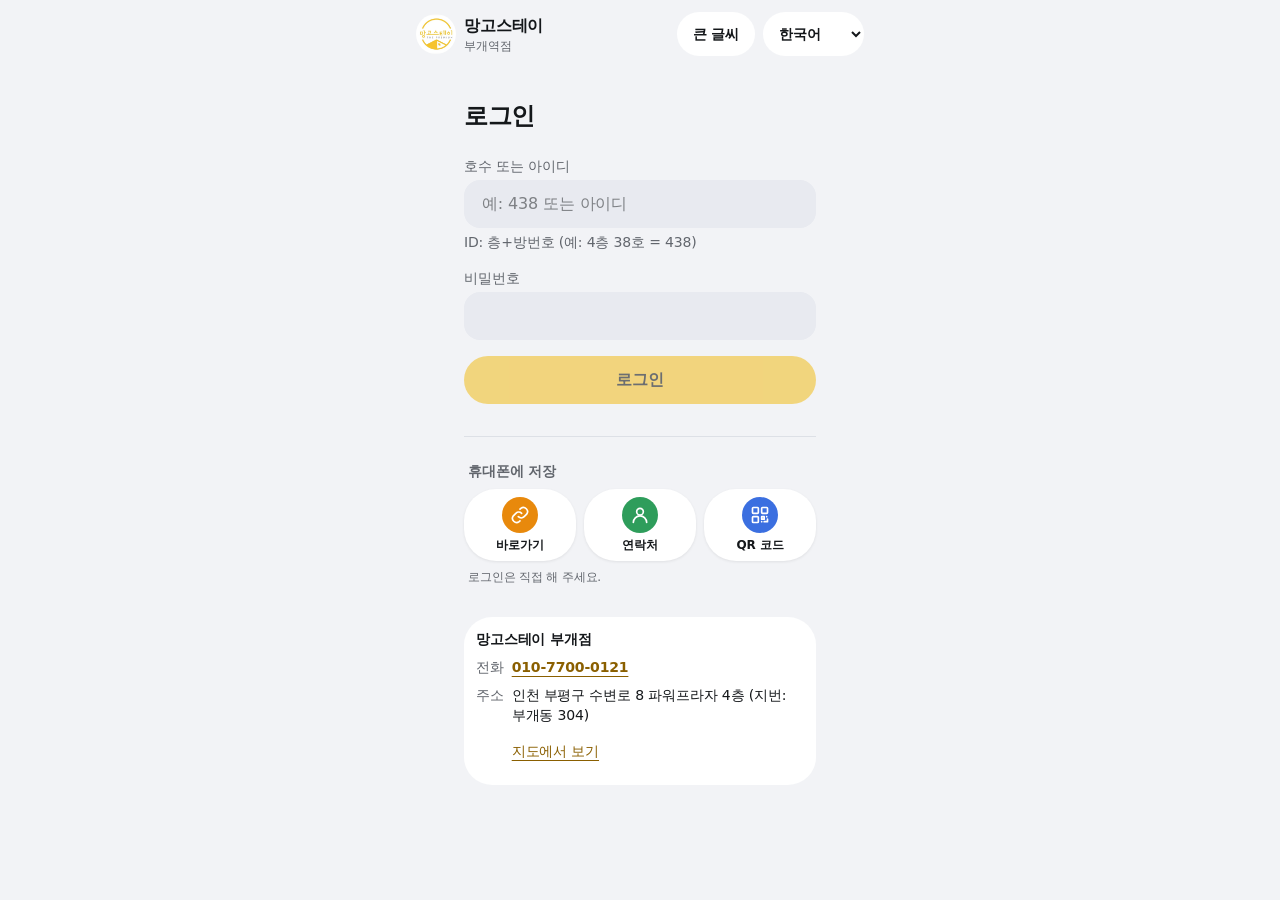
==== index.html @ 55636619 "Deploy build b88c6cb" ====
<!doctype html>
<html lang="ko">
  <head>
    <meta charset="UTF-8" />
    <link rel="icon" type="image/png" href="./favicon.png" />
    <link rel="apple-touch-icon" href="./apple-touch-icon.png" />
    <link rel="manifest" href="./manifest.webmanifest" />
    <meta name="theme-color" content="#ffffff" />
    <meta name="mobile-web-app-capable" content="yes" />
    <meta name="apple-mobile-web-app-capable" content="yes" />
    <meta name="apple-mobile-web-app-title" content="망고스테이" />
    <meta name="apple-mobile-web-app-status-bar-style" content="default" />
    <meta name="viewport" content="width=device-width, initial-scale=1.0" />
    <title>망고스테이</title>
    <meta name="robots" content="noindex, nofollow" />
    <!-- 카카오톡·문자에 링크를 보내면 제목·로고가 있는 카드로 보이게 -->
    <meta property="og:type" content="website" />
    <meta property="og:site_name" content="망고스테이 부개점" />
    <meta property="og:title" content="망고스테이 부개점 · 입실자 페이지" />
    <meta property="og:description" content="눌러서 로그인하세요 · 住户页面 · Resident page" />
    <meta property="og:image" content="https://kyg1984.github.io/mangostay-web/icon-512.png" />
    <meta property="og:url" content="https://kyg1984.github.io/mangostay-web/" />
    <script type="module" crossorigin src="./assets/main-b5dpRMOG.js"></script>
    <link rel="modulepreload" crossorigin href="./assets/rolldown-runtime-WkwZ5CU-.js">
    <link rel="modulepreload" crossorigin href="./assets/ApplyPage-HljMwb__.js">
    <link rel="modulepreload" crossorigin href="./assets/loginId-kGYW4-hY.js">
    <link rel="stylesheet" crossorigin href="./assets/ApplyPage-bJdK9ZZj.css">
  </head>
  <body>
    <div id="root"></div>
  </body>
</html>
---- assets/ApplyPage-bJdK9ZZj.css ----
/*! tailwindcss v4.3.3 | MIT License | https://tailwindcss.com */
@layer properties{@supports (((-webkit-hyphens:none)) and (not (margin-trim:inline))) or ((-moz-orient:inline) and (not (color:rgb(from red r g b)))){*,:before,:after,::backdrop{--tw-divide-y-reverse:0;--tw-border-style:solid;--tw-leading:initial;--tw-font-weight:initial;--tw-tracking:initial;--tw-shadow:0 0 #0000;--tw-shadow-color:initial;--tw-shadow-alpha:100%;--tw-inset-shadow:0 0 #0000;--tw-inset-shadow-color:initial;--tw-inset-shadow-alpha:100%;--tw-ring-color:initial;--tw-ring-shadow:0 0 #0000;--tw-inset-ring-color:initial;--tw-inset-ring-shadow:0 0 #0000;--tw-ring-inset:initial;--tw-ring-offset-width:0px;--tw-ring-offset-color:#fff;--tw-ring-offset-shadow:0 0 #0000;--tw-outline-style:solid;--tw-blur:initial;--tw-brightness:initial;--tw-contrast:initial;--tw-grayscale:initial;--tw-hue-rotate:initial;--tw-invert:initial;--tw-opacity:initial;--tw-saturate:initial;--tw-sepia:initial;--tw-drop-shadow:initial;--tw-drop-shadow-color:initial;--tw-drop-shadow-alpha:100%;--tw-drop-shadow-size:initial;--tw-translate-x:0;--tw-translate-y:0;--tw-translate-z:0}}}@layer theme{:root,:host{--font-sans:-apple-system, BlinkMacSystemFont, "Segoe UI", Roboto, "Helvetica Neue", "Noto Sans", Arial, sans-serif, "Apple Color Emoji", "Segoe UI Emoji", "Segoe UI Symbol", "Noto Color Emoji";--font-mono:ui-monospace, SFMono-Regular, Menlo, Monaco, Consolas, "Liberation Mono", "Courier New", monospace;--color-orange-50:oklch(98% .016 73.684);--color-orange-600:oklch(64.6% .222 41.116);--color-amber-50:oklch(98.7% .022 95.277);--color-amber-100:oklch(96.2% .059 95.617);--color-amber-400:oklch(82.8% .189 84.429);--color-amber-500:oklch(76.9% .188 70.08);--color-amber-600:oklch(66.6% .179 58.318);--color-amber-800:oklch(47.3% .137 46.201);--color-emerald-50:oklch(97.9% .021 166.113);--color-emerald-600:oklch(59.6% .145 163.225);--color-teal-50:oklch(98.4% .014 180.72);--color-teal-600:oklch(60% .118 184.704);--color-sky-50:oklch(97.7% .013 236.62);--color-sky-600:oklch(58.8% .158 241.966);--color-blue-50:oklch(97% .014 254.604);--color-blue-300:oklch(80.9% .105 251.813);--color-blue-500:oklch(62.3% .214 259.815);--color-blue-600:oklch(54.6% .245 262.881);--color-blue-800:oklch(42.4% .199 265.638);--color-indigo-50:oklch(96.2% .018 272.314);--color-indigo-600:oklch(51.1% .262 276.966);--color-violet-50:oklch(96.9% .016 293.756);--color-violet-600:oklch(54.1% .281 293.009);--color-purple-50:oklch(97.7% .014 308.299);--color-purple-600:oklch(55.8% .288 302.321);--color-rose-50:oklch(96.9% .015 12.422);--color-rose-600:oklch(58.6% .253 17.585);--color-white:#fff;--spacing:.25rem;--container-sm:24rem;--container-md:28rem;--container-xl:36rem;--container-2xl:42rem;--container-3xl:48rem;--container-4xl:56rem;--container-6xl:72rem;--text-xs:.75rem;--text-xs--line-height:calc(1 / .75);--text-sm:.875rem;--text-sm--line-height:calc(1.25 / .875);--text-base:1rem;--text-base--line-height:calc(1.5 / 1);--text-lg:1.125rem;--text-lg--line-height:calc(1.75 / 1.125);--text-xl:1.25rem;--text-xl--line-height:calc(1.75 / 1.25);--text-2xl:1.5rem;--text-2xl--line-height:calc(2 / 1.5);--text-3xl:1.875rem;--text-3xl--line-height:calc(2.25 / 1.875);--text-5xl:3rem;--text-5xl--line-height:1;--font-weight-normal:400;--font-weight-medium:500;--font-weight-semibold:600;--font-weight-bold:700;--font-weight-extrabold:800;--tracking-tight:-.025em;--tracking-wide:.025em;--tracking-wider:.05em;--leading-tight:1.25;--radius-sm:.25rem;--radius-md:.375rem;--radius-lg:1rem;--radius-xl:1.75rem;--radius-2xl:2rem;--radius-3xl:2.25rem;--default-transition-duration:.15s;--default-transition-timing-function:cubic-bezier(.4, 0, .2, 1);--default-font-family:var(--font-sans);--default-mono-font-family:var(--font-mono);--color-brand:#f2c12e;--color-brand-strong:#8a5f00;--color-tint:#fff4cf;--color-field:#e8eaf0;--color-ink:#14171a;--color-muted:#62666d;--color-line:#dde0e6;--color-surface:#fff;--color-canvas:#f2f3f6;--color-danger:#c4281c;--color-ok:#0e7a3d;--color-cleaning:#fde68a;--color-repair:#fecaca}}@layer base{*,:after,:before,::backdrop{box-sizing:border-box;border:0 solid;margin:0;padding:0}::file-selector-button{box-sizing:border-box;border:0 solid;margin:0;padding:0}html,:host{-webkit-text-size-adjust:100%;tab-size:4;line-height:1.5;font-family:var(--default-font-family,-apple-system, BlinkMacSystemFont, "Segoe UI", Roboto, "Helvetica Neue", "Noto Sans", Arial, sans-serif, "Apple Color Emoji", "Segoe UI Emoji", "Segoe UI Symbol", "Noto Color Emoji");font-feature-settings:var(--default-font-feature-settings,normal);font-variation-settings:var(--default-font-variation-settings,normal);-webkit-tap-highlight-color:transparent}hr{height:0;color:inherit;border-top-width:1px}abbr:where([title]){-webkit-text-decoration:underline dotted;text-decoration:underline dotted}h1,h2,h3,h4,h5,h6{font-size:inherit;font-weight:inherit}a{color:inherit;-webkit-text-decoration:inherit;-webkit-text-decoration:inherit;-webkit-text-decoration:inherit;-webkit-text-decoration:inherit;text-decoration:inherit}b,strong{font-weight:bolder}code,kbd,samp,pre{font-family:var(--default-mono-font-family,ui-monospace, SFMono-Regular, Menlo, Monaco, Consolas, "Liberation Mono", "Courier New", monospace);font-feature-settings:var(--default-mono-font-feature-settings,normal);font-variation-settings:var(--default-mono-font-variation-settings,normal);font-size:1em}small{font-size:80%}sub,sup{vertical-align:baseline;font-size:75%;line-height:0;position:relative}sub{bottom:-.25em}sup{top:-.5em}table{text-indent:0;border-color:inherit;border-collapse:collapse}:-moz-focusring:where(:not(iframe)){outline:auto}progress{vertical-align:baseline}summary{display:list-item}ol,ul,menu{list-style:none}img,svg,video,canvas,audio,iframe,embed,object{vertical-align:middle;display:block}img,video{max-width:100%;height:auto}button,input,select,optgroup,textarea{font:inherit;font-feature-settings:inherit;font-variation-settings:inherit;letter-spacing:inherit;color:inherit;opacity:1;background-color:#0000;border-radius:0}::file-selector-button{font:inherit;font-feature-settings:inherit;font-variation-settings:inherit;letter-spacing:inherit;color:inherit;opacity:1;background-color:#0000;border-radius:0}:where(select:is([multiple],[size])) optgroup{font-weight:bolder}:where(select:is([multiple],[size])) optgroup option{padding-inline-start:20px}::file-selector-button{margin-inline-end:4px}::placeholder{opacity:1}@supports (not ((-webkit-appearance:-apple-pay-button))) or (contain-intrinsic-size:1px){::placeholder{color:currentColor}@supports (color:color-mix(in lab, red, red)){::placeholder{color:color-mix(in oklab, currentcolor 50%, transparent)}}}textarea{resize:vertical}::-webkit-search-decoration{-webkit-appearance:none}::-webkit-date-and-time-value{min-height:1lh;text-align:inherit}::-webkit-datetime-edit{display:inline-flex}::-webkit-datetime-edit-fields-wrapper{padding:0}::-webkit-datetime-edit{padding-block:0}::-webkit-datetime-edit-year-field{padding-block:0}::-webkit-datetime-edit-month-field{padding-block:0}::-webkit-datetime-edit-day-field{padding-block:0}::-webkit-datetime-edit-hour-field{padding-block:0}::-webkit-datetime-edit-minute-field{padding-block:0}::-webkit-datetime-edit-second-field{padding-block:0}::-webkit-datetime-edit-millisecond-field{padding-block:0}::-webkit-datetime-edit-meridiem-field{padding-block:0}::-webkit-calendar-picker-indicator{line-height:1}:-moz-ui-invalid{box-shadow:none}button,input:where([type=button],[type=reset],[type=submit]){appearance:button}::file-selector-button{appearance:button}::-webkit-inner-spin-button{height:auto}::-webkit-outer-spin-button{height:auto}[hidden]:where(:not([hidden=until-found])){display:none!important}}@layer components;@layer utilities{.\@container{container-type:inline-size}.pointer-events-none{pointer-events:none}.sr-only{clip-path:inset(50%);white-space:nowrap;border-width:0;width:1px;height:1px;margin:-1px;padding:0;position:absolute;overflow:hidden}.absolute{position:absolute}.fixed{position:fixed}.relative{position:relative}.sticky{position:sticky}.inset-0{inset:0}.-top-1{top:calc(var(--spacing) * -1)}.-top-1\.5{top:calc(var(--spacing) * -1.5)}.top-0{top:0}.top-0\.5{top:calc(var(--spacing) * .5)}.top-1{top:var(--spacing)}.top-2{top:calc(var(--spacing) * 2)}.-right-1{right:calc(var(--spacing) * -1)}.-right-1\.5{right:calc(var(--spacing) * -1.5)}.right-1{right:var(--spacing)}.right-2{right:calc(var(--spacing) * 2)}.bottom-0{bottom:0}.left-0\.5{left:calc(var(--spacing) * .5)}.left-1{left:var(--spacing)}.z-10{z-index:10}.col-span-2{grid-column:span 2/span 2}.-m-1{margin:calc(var(--spacing) * -1)}.-mx-1{margin-inline:calc(var(--spacing) * -1)}.mx-auto{margin-inline:auto}.-my-2{margin-block:calc(var(--spacing) * -2)}.my-1{margin-block:var(--spacing)}.-mt-1{margin-top:calc(var(--spacing) * -1)}.-mt-2{margin-top:calc(var(--spacing) * -2)}.mt-1{margin-top:var(--spacing)}.mt-2{margin-top:calc(var(--spacing) * 2)}.mt-3{margin-top:calc(var(--spacing) * 3)}.mt-4{margin-top:calc(var(--spacing) * 4)}.mt-5{margin-top:calc(var(--spacing) * 5)}.mt-8{margin-top:calc(var(--spacing) * 8)}.mb-1{margin-bottom:var(--spacing)}.mb-2{margin-bottom:calc(var(--spacing) * 2)}.mb-3{margin-bottom:calc(var(--spacing) * 3)}.mb-4{margin-bottom:calc(var(--spacing) * 4)}.mb-6{margin-bottom:calc(var(--spacing) * 6)}.mb-8{margin-bottom:calc(var(--spacing) * 8)}.ml-2{margin-left:calc(var(--spacing) * 2)}.ml-auto{margin-left:auto}.block{display:block}.contents{display:contents}.flex{display:flex}.grid{display:grid}.hidden{display:none}.inline-block{display:inline-block}.inline-flex{display:inline-flex}.table{display:table}.aspect-\[4\/3\]{aspect-ratio:4/3}.aspect-square{aspect-ratio:1}.size-2{width:calc(var(--spacing) * 2);height:calc(var(--spacing) * 2)}.size-2\.5{width:calc(var(--spacing) * 2.5);height:calc(var(--spacing) * 2.5)}.size-4{width:calc(var(--spacing) * 4);height:calc(var(--spacing) * 4)}.size-5{width:calc(var(--spacing) * 5);height:calc(var(--spacing) * 5)}.size-10{width:calc(var(--spacing) * 10);height:calc(var(--spacing) * 10)}.size-11{width:calc(var(--spacing) * 11);height:calc(var(--spacing) * 11)}.size-14{width:calc(var(--spacing) * 14);height:calc(var(--spacing) * 14)}.size-16{width:calc(var(--spacing) * 16);height:calc(var(--spacing) * 16)}.size-28{width:calc(var(--spacing) * 28);height:calc(var(--spacing) * 28)}.size-full{width:100%;height:100%}.h-2{height:calc(var(--spacing) * 2)}.h-5{height:calc(var(--spacing) * 5)}.h-6{height:calc(var(--spacing) * 6)}.h-8{height:calc(var(--spacing) * 8)}.h-9{height:calc(var(--spacing) * 9)}.h-32{height:calc(var(--spacing) * 32)}.h-40{height:calc(var(--spacing) * 40)}.h-44{height:calc(var(--spacing) * 44)}.h-full{height:100%}.max-h-32{max-height:calc(var(--spacing) * 32)}.min-h-9{min-height:calc(var(--spacing) * 9)}.min-h-11{min-height:calc(var(--spacing) * 11)}.min-h-12{min-height:calc(var(--spacing) * 12)}.min-h-14{min-height:calc(var(--spacing) * 14)}.min-h-20{min-height:calc(var(--spacing) * 20)}.min-h-24{min-height:calc(var(--spacing) * 24)}.min-h-44{min-height:calc(var(--spacing) * 44)}.min-h-64{min-height:calc(var(--spacing) * 64)}.min-h-96{min-height:calc(var(--spacing) * 96)}.min-h-dvh{min-height:100dvh}.\!w-auto{width:auto!important}.w-1\/2{width:50%}.w-5{width:calc(var(--spacing) * 5)}.w-6{width:calc(var(--spacing) * 6)}.w-8{width:calc(var(--spacing) * 8)}.w-9{width:calc(var(--spacing) * 9)}.w-11{width:calc(var(--spacing) * 11)}.w-auto{width:auto}.w-full{width:100%}.max-w-2xl{max-width:var(--container-2xl)}.max-w-3xl{max-width:var(--container-3xl)}.max-w-4xl{max-width:var(--container-4xl)}.max-w-6xl{max-width:var(--container-6xl)}.max-w-\[30rem\]{max-width:30rem}.max-w-md{max-width:var(--container-md)}.max-w-sm{max-width:var(--container-sm)}.max-w-xl{max-width:var(--container-xl)}.min-w-0{min-width:0}.min-w-4{min-width:calc(var(--spacing) * 4)}.min-w-5{min-width:calc(var(--spacing) * 5)}.min-w-6{min-width:calc(var(--spacing) * 6)}.min-w-9{min-width:calc(var(--spacing) * 9)}.min-w-16{min-width:calc(var(--spacing) * 16)}.min-w-24{min-width:calc(var(--spacing) * 24)}.min-w-28{min-width:calc(var(--spacing) * 28)}.min-w-48{min-width:calc(var(--spacing) * 48)}.min-w-96{min-width:calc(var(--spacing) * 96)}.min-w-\[44rem\]{min-width:44rem}.flex-1{flex:1}.shrink-0{flex-shrink:0}.basis-0{flex-basis:0}.rotate-180{rotate:180deg}.cursor-not-allowed{cursor:not-allowed}.cursor-pointer{cursor:pointer}.touch-none{touch-action:none}.scroll-mt-4{scroll-margin-top:calc(var(--spacing) * 4)}.grid-cols-2{grid-template-columns:repeat(2,minmax(0,1fr))}.grid-cols-3{grid-template-columns:repeat(3,minmax(0,1fr))}.grid-cols-4{grid-template-columns:repeat(4,minmax(0,1fr))}.grid-cols-\[1\.4fr_1fr_1fr\]{grid-template-columns:1.4fr 1fr 1fr}.grid-cols-\[1\.5rem_2\.25rem_3rem_minmax\(0\,1fr\)_auto_3rem\]{grid-template-columns:1.5rem 2.25rem 3rem minmax(0,1fr) auto 3rem}.grid-cols-\[6\.5rem_1fr\]{grid-template-columns:6.5rem 1fr}.flex-col{flex-direction:column}.flex-wrap{flex-wrap:wrap}.items-baseline{align-items:baseline}.items-center{align-items:center}.items-end{align-items:flex-end}.items-start{align-items:flex-start}.justify-between{justify-content:space-between}.justify-center{justify-content:center}.justify-start{justify-content:flex-start}.gap-0\.5{gap:calc(var(--spacing) * .5)}.gap-1{gap:var(--spacing)}.gap-1\.5{gap:calc(var(--spacing) * 1.5)}.gap-2{gap:calc(var(--spacing) * 2)}.gap-3{gap:calc(var(--spacing) * 3)}.gap-4{gap:calc(var(--spacing) * 4)}.gap-x-3{column-gap:calc(var(--spacing) * 3)}.gap-x-4{column-gap:calc(var(--spacing) * 4)}.gap-y-2{row-gap:calc(var(--spacing) * 2)}:where(.divide-y>:not(:last-child)){--tw-divide-y-reverse:0;border-bottom-style:var(--tw-border-style);border-top-style:var(--tw-border-style);border-top-width:calc(1px * var(--tw-divide-y-reverse));border-bottom-width:calc(1px * calc(1 - var(--tw-divide-y-reverse)))}:where(.divide-line>:not(:last-child)){border-color:var(--color-line)}.self-center{align-self:center}.truncate{text-overflow:ellipsis;white-space:nowrap;overflow:hidden}.overflow-hidden{overflow:hidden}.overflow-visible{overflow:visible}.overflow-x-auto{overflow-x:auto}.rounded{border-radius:.25rem}.rounded-2xl{border-radius:var(--radius-2xl)}.rounded-3xl{border-radius:var(--radius-3xl)}.rounded-full{border-radius:2147483647px}.rounded-lg{border-radius:var(--radius-lg)}.rounded-md{border-radius:var(--radius-md)}.rounded-sm{border-radius:var(--radius-sm)}.rounded-xl{border-radius:var(--radius-xl)}.rounded-t{border-top-left-radius:.25rem;border-top-right-radius:.25rem}.border{border-style:var(--tw-border-style);border-width:1px}.border-2{border-style:var(--tw-border-style);border-width:2px}.border-t{border-top-style:var(--tw-border-style);border-top-width:1px}.border-b{border-bottom-style:var(--tw-border-style);border-bottom-width:1px}.border-dashed{--tw-border-style:dashed;border-style:dashed}.border-\[\#1d4ed8\]{border-color:#1d4ed8}.border-\[\#1f6feb\]{border-color:#1f6feb}.border-\[\#d9dde2\]{border-color:#d9dde2}.border-amber-400\/60{border-color:#fcbb0099}@supports (color:color-mix(in lab, red, red)){.border-amber-400\/60{border-color:color-mix(in oklab, var(--color-amber-400) 60%, transparent)}}.border-amber-500{border-color:var(--color-amber-500)}.border-amber-500\/60{border-color:#f99c0099}@supports (color:color-mix(in lab, red, red)){.border-amber-500\/60{border-color:color-mix(in oklab, var(--color-amber-500) 60%, transparent)}}.border-blue-300{border-color:var(--color-blue-300)}.border-brand-strong{border-color:var(--color-brand-strong)}.border-danger{border-color:var(--color-danger)}.border-danger\/40{border-color:#c4281c66}@supports (color:color-mix(in lab, red, red)){.border-danger\/40{border-color:color-mix(in oklab, var(--color-danger) 40%, transparent)}}.border-danger\/50{border-color:#c4281c80}@supports (color:color-mix(in lab, red, red)){.border-danger\/50{border-color:color-mix(in oklab, var(--color-danger) 50%, transparent)}}.border-danger\/60{border-color:#c4281c99}@supports (color:color-mix(in lab, red, red)){.border-danger\/60{border-color:color-mix(in oklab, var(--color-danger) 60%, transparent)}}.border-ink{border-color:var(--color-ink)}.border-line{border-color:var(--color-line)}.border-muted\/50{border-color:#62666d80}@supports (color:color-mix(in lab, red, red)){.border-muted\/50{border-color:color-mix(in oklab, var(--color-muted) 50%, transparent)}}.border-transparent{border-color:#0000}.bg-\[\#2e9d5b\]{background-color:#2e9d5b}.bg-\[\#3b6fe0\]{background-color:#3b6fe0}.bg-\[\#2563eb\]{background-color:#2563eb}.bg-\[\#e8890c\]{background-color:#e8890c}.bg-\[\#eef0f2\]{background-color:#eef0f2}.bg-amber-50{background-color:var(--color-amber-50)}.bg-amber-100\/70{background-color:#fef3c6b3}@supports (color:color-mix(in lab, red, red)){.bg-amber-100\/70{background-color:color-mix(in oklab, var(--color-amber-100) 70%, transparent)}}.bg-amber-400{background-color:var(--color-amber-400)}.bg-blue-50{background-color:var(--color-blue-50)}.bg-blue-500{background-color:var(--color-blue-500)}.bg-brand{background-color:var(--color-brand)}.bg-brand\/10{background-color:#f2c12e1a}@supports (color:color-mix(in lab, red, red)){.bg-brand\/10{background-color:color-mix(in oklab, var(--color-brand) 10%, transparent)}}.bg-brand\/15{background-color:#f2c12e26}@supports (color:color-mix(in lab, red, red)){.bg-brand\/15{background-color:color-mix(in oklab, var(--color-brand) 15%, transparent)}}.bg-canvas{background-color:var(--color-canvas)}.bg-cleaning{background-color:var(--color-cleaning)}.bg-cleaning\/40{background-color:#fde68a66}@supports (color:color-mix(in lab, red, red)){.bg-cleaning\/40{background-color:color-mix(in oklab, var(--color-cleaning) 40%, transparent)}}.bg-danger{background-color:var(--color-danger)}.bg-danger\/5{background-color:#c4281c0d}@supports (color:color-mix(in lab, red, red)){.bg-danger\/5{background-color:color-mix(in oklab, var(--color-danger) 5%, transparent)}}.bg-danger\/10{background-color:#c4281c1a}@supports (color:color-mix(in lab, red, red)){.bg-danger\/10{background-color:color-mix(in oklab, var(--color-danger) 10%, transparent)}}.bg-danger\/60{background-color:#c4281c99}@supports (color:color-mix(in lab, red, red)){.bg-danger\/60{background-color:color-mix(in oklab, var(--color-danger) 60%, transparent)}}.bg-emerald-50{background-color:var(--color-emerald-50)}.bg-field{background-color:var(--color-field)}.bg-indigo-50{background-color:var(--color-indigo-50)}.bg-ink{background-color:var(--color-ink)}.bg-ok{background-color:var(--color-ok)}.bg-ok\/10{background-color:#0e7a3d1a}@supports (color:color-mix(in lab, red, red)){.bg-ok\/10{background-color:color-mix(in oklab, var(--color-ok) 10%, transparent)}}.bg-ok\/70{background-color:#0e7a3db3}@supports (color:color-mix(in lab, red, red)){.bg-ok\/70{background-color:color-mix(in oklab, var(--color-ok) 70%, transparent)}}.bg-orange-50{background-color:var(--color-orange-50)}.bg-purple-50{background-color:var(--color-purple-50)}.bg-repair{background-color:var(--color-repair)}.bg-repair\/70{background-color:#fecacab3}@supports (color:color-mix(in lab, red, red)){.bg-repair\/70{background-color:color-mix(in oklab, var(--color-repair) 70%, transparent)}}.bg-rose-50{background-color:var(--color-rose-50)}.bg-sky-50{background-color:var(--color-sky-50)}.bg-surface{background-color:var(--color-surface)}.bg-teal-50{background-color:var(--color-teal-50)}.bg-tint{background-color:var(--color-tint)}.bg-violet-50{background-color:var(--color-violet-50)}.bg-white{background-color:var(--color-white)}.object-contain{object-fit:contain}.object-cover{object-fit:cover}.p-2{padding:calc(var(--spacing) * 2)}.p-3{padding:calc(var(--spacing) * 3)}.p-4{padding:calc(var(--spacing) * 4)}.p-5{padding:calc(var(--spacing) * 5)}.p-8{padding:calc(var(--spacing) * 8)}.px-0{padding-inline:0}.px-0\.5{padding-inline:calc(var(--spacing) * .5)}.px-1{padding-inline:var(--spacing)}.px-1\.5{padding-inline:calc(var(--spacing) * 1.5)}.px-2{padding-inline:calc(var(--spacing) * 2)}.px-2\.5{padding-inline:calc(var(--spacing) * 2.5)}.px-3{padding-inline:calc(var(--spacing) * 3)}.px-4{padding-inline:calc(var(--spacing) * 4)}.px-5{padding-inline:calc(var(--spacing) * 5)}.py-0\.5{padding-block:calc(var(--spacing) * .5)}.py-1\.5{padding-block:calc(var(--spacing) * 1.5)}.py-2{padding-block:calc(var(--spacing) * 2)}.py-3{padding-block:calc(var(--spacing) * 3)}.py-6{padding-block:calc(var(--spacing) * 6)}.py-8{padding-block:calc(var(--spacing) * 8)}.pt-4{padding-top:calc(var(--spacing) * 4)}.pt-6{padding-top:calc(var(--spacing) * 6)}.pr-2{padding-right:calc(var(--spacing) * 2)}.pb-2{padding-bottom:calc(var(--spacing) * 2)}.text-center{text-align:center}.text-left{text-align:left}.text-right{text-align:right}.align-middle{vertical-align:middle}.align-top{vertical-align:top}.font-mono{font-family:var(--font-mono)}.text-2xl{font-size:var(--text-2xl);line-height:var(--tw-leading,var(--text-2xl--line-height))}.text-3xl{font-size:var(--text-3xl);line-height:var(--tw-leading,var(--text-3xl--line-height))}.text-base{font-size:var(--text-base);line-height:var(--tw-leading,var(--text-base--line-height))}.text-lg{font-size:var(--text-lg);line-height:var(--tw-leading,var(--text-lg--line-height))}.text-sm{font-size:var(--text-sm);line-height:var(--tw-leading,var(--text-sm--line-height))}.text-xl{font-size:var(--text-xl);line-height:var(--tw-leading,var(--text-xl--line-height))}.text-xs{font-size:var(--text-xs);line-height:var(--tw-leading,var(--text-xs--line-height))}.text-\[9px\]{font-size:9px}.text-\[10px\]{font-size:10px}.text-\[11px\]{font-size:11px}.leading-none{--tw-leading:1;line-height:1}.leading-tight{--tw-leading:var(--leading-tight);line-height:var(--leading-tight)}.font-bold{--tw-font-weight:var(--font-weight-bold);font-weight:var(--font-weight-bold)}.font-extrabold{--tw-font-weight:var(--font-weight-extrabold);font-weight:var(--font-weight-extrabold)}.font-medium{--tw-font-weight:var(--font-weight-medium);font-weight:var(--font-weight-medium)}.font-normal{--tw-font-weight:var(--font-weight-normal);font-weight:var(--font-weight-normal)}.font-semibold{--tw-font-weight:var(--font-weight-semibold);font-weight:var(--font-weight-semibold)}.tracking-\[0\.2em\]{--tw-tracking:.2em;letter-spacing:.2em}.tracking-tight{--tw-tracking:var(--tracking-tight);letter-spacing:var(--tracking-tight)}.tracking-wide{--tw-tracking:var(--tracking-wide);letter-spacing:var(--tracking-wide)}.tracking-wider{--tw-tracking:var(--tracking-wider);letter-spacing:var(--tracking-wider)}.break-all{word-break:break-all}.break-keep{word-break:keep-all}.whitespace-nowrap{white-space:nowrap}.whitespace-pre-wrap{white-space:pre-wrap}.text-\[\#1f6feb\]{color:#1f6feb}.text-\[\#6b7480\]{color:#6b7480}.text-amber-600{color:var(--color-amber-600)}.text-amber-800{color:var(--color-amber-800)}.text-blue-600{color:var(--color-blue-600)}.text-blue-800{color:var(--color-blue-800)}.text-brand-strong{color:var(--color-brand-strong)}.text-danger{color:var(--color-danger)}.text-danger\/70{color:#c4281cb3}@supports (color:color-mix(in lab, red, red)){.text-danger\/70{color:color-mix(in oklab, var(--color-danger) 70%, transparent)}}.text-emerald-600{color:var(--color-emerald-600)}.text-indigo-600{color:var(--color-indigo-600)}.text-ink{color:var(--color-ink)}.text-muted{color:var(--color-muted)}.text-ok{color:var(--color-ok)}.text-orange-600{color:var(--color-orange-600)}.text-purple-600{color:var(--color-purple-600)}.text-rose-600{color:var(--color-rose-600)}.text-sky-600{color:var(--color-sky-600)}.text-teal-600{color:var(--color-teal-600)}.text-violet-600{color:var(--color-violet-600)}.text-white{color:var(--color-white)}.text-white\/90{color:#ffffffe6}@supports (color:color-mix(in lab, red, red)){.text-white\/90{color:color-mix(in oklab, var(--color-white) 90%, transparent)}}.uppercase{text-transform:uppercase}.underline{text-decoration-line:underline}.underline-offset-4{text-underline-offset:4px}.opacity-60{opacity:.6}.shadow{--tw-shadow:0 1px 3px 0 var(--tw-shadow-color,#0000001a), 0 1px 2px -1px var(--tw-shadow-color,#0000001a);box-shadow:var(--tw-inset-shadow), var(--tw-inset-ring-shadow), var(--tw-ring-offset-shadow), var(--tw-ring-shadow), var(--tw-shadow)}.shadow-\[0_0_0_2px_\#bfd3fb\]{--tw-shadow:0 0 0 2px var(--tw-shadow-color,#bfd3fb);box-shadow:var(--tw-inset-shadow), var(--tw-inset-ring-shadow), var(--tw-ring-offset-shadow), var(--tw-ring-shadow), var(--tw-shadow)}.shadow-\[0_1px_3px_rgba\(0\,0\,0\,0\.08\)\]{--tw-shadow:0 1px 3px var(--tw-shadow-color,#00000014);box-shadow:var(--tw-inset-shadow), var(--tw-inset-ring-shadow), var(--tw-ring-offset-shadow), var(--tw-ring-shadow), var(--tw-shadow)}.shadow-sm{--tw-shadow:0 1px 3px 0 var(--tw-shadow-color,#0000001a), 0 1px 2px -1px var(--tw-shadow-color,#0000001a);box-shadow:var(--tw-inset-shadow), var(--tw-inset-ring-shadow), var(--tw-ring-offset-shadow), var(--tw-ring-shadow), var(--tw-shadow)}.ring-2{--tw-ring-shadow:var(--tw-ring-inset,) 0 0 0 calc(2px + var(--tw-ring-offset-width)) var(--tw-ring-color,currentcolor);box-shadow:var(--tw-inset-shadow), var(--tw-inset-ring-shadow), var(--tw-ring-offset-shadow), var(--tw-ring-shadow), var(--tw-shadow)}.ring-4{--tw-ring-shadow:var(--tw-ring-inset,) 0 0 0 calc(4px + var(--tw-ring-offset-width)) var(--tw-ring-color,currentcolor);box-shadow:var(--tw-inset-shadow), var(--tw-inset-ring-shadow), var(--tw-ring-offset-shadow), var(--tw-ring-shadow), var(--tw-shadow)}.ring-\[\#7c3aed\]{--tw-ring-color:#7c3aed}.ring-ink{--tw-ring-color:var(--color-ink)}.ring-offset-1{--tw-ring-offset-width:1px;--tw-ring-offset-shadow:var(--tw-ring-inset,) 0 0 0 var(--tw-ring-offset-width) var(--tw-ring-offset-color)}.outline-2{outline-style:var(--tw-outline-style);outline-width:2px}.-outline-offset-2{outline-offset:calc(2px * -1)}.outline-ink{outline-color:var(--color-ink)}.filter{filter:var(--tw-blur,) var(--tw-brightness,) var(--tw-contrast,) var(--tw-grayscale,) var(--tw-hue-rotate,) var(--tw-invert,) var(--tw-saturate,) var(--tw-sepia,) var(--tw-drop-shadow,)}.transition{transition-property:color,background-color,border-color,outline-color,text-decoration-color,fill,stroke,--tw-gradient-from,--tw-gradient-via,--tw-gradient-to,opacity,box-shadow,transform,translate,scale,rotate,filter,-webkit-backdrop-filter,backdrop-filter,display,content-visibility,overlay,pointer-events;transition-timing-function:var(--tw-ease,var(--default-transition-timing-function));transition-duration:var(--tw-duration,var(--default-transition-duration))}.transition-colors{transition-property:color,background-color,border-color,outline-color,text-decoration-color,fill,stroke,--tw-gradient-from,--tw-gradient-via,--tw-gradient-to;transition-timing-function:var(--tw-ease,var(--default-transition-timing-function));transition-duration:var(--tw-duration,var(--default-transition-duration))}.transition-transform{transition-property:transform,translate,scale,rotate;transition-timing-function:var(--tw-ease,var(--default-transition-timing-function));transition-duration:var(--tw-duration,var(--default-transition-duration))}.last\:border-b-0:last-child{border-bottom-style:var(--tw-border-style);border-bottom-width:0}@media (hover:hover){.hover\:-translate-y-0\.5:hover{--tw-translate-y:calc(var(--spacing) * -.5);translate:var(--tw-translate-x) var(--tw-translate-y)}.hover\:border-ok:hover{border-color:var(--color-ok)}.hover\:bg-\[\#1f6feb\]\/5:hover{background-color:oklab(56.859% -.0362778 -.198986/.05)}.hover\:bg-brand\/15:hover{background-color:#f2c12e26}@supports (color:color-mix(in lab, red, red)){.hover\:bg-brand\/15:hover{background-color:color-mix(in oklab, var(--color-brand) 15%, transparent)}}.hover\:bg-canvas:hover{background-color:var(--color-canvas)}.hover\:bg-danger\/5:hover{background-color:#c4281c0d}@supports (color:color-mix(in lab, red, red)){.hover\:bg-danger\/5:hover{background-color:color-mix(in oklab, var(--color-danger) 5%, transparent)}}.hover\:text-ink:hover{color:var(--color-ink)}.hover\:opacity-80:hover{opacity:.8}.hover\:shadow-md:hover{--tw-shadow:0 4px 6px -1px var(--tw-shadow-color,#0000001a), 0 2px 4px -2px var(--tw-shadow-color,#0000001a);box-shadow:var(--tw-inset-shadow), var(--tw-inset-ring-shadow), var(--tw-ring-offset-shadow), var(--tw-ring-shadow), var(--tw-shadow)}.hover\:brightness-95:hover{--tw-brightness:brightness(95%);filter:var(--tw-blur,) var(--tw-brightness,) var(--tw-contrast,) var(--tw-grayscale,) var(--tw-hue-rotate,) var(--tw-invert,) var(--tw-saturate,) var(--tw-sepia,) var(--tw-drop-shadow,)}}.focus\:border-brand-strong:focus{border-color:var(--color-brand-strong)}.focus\:bg-surface:focus{background-color:var(--color-surface)}.focus-visible\:border-ok:focus-visible{border-color:var(--color-ok)}.active\:bg-canvas:active{background-color:var(--color-canvas)}.disabled\:cursor-not-allowed:disabled{cursor:not-allowed}.disabled\:opacity-35:disabled{opacity:.35}.disabled\:opacity-40:disabled{opacity:.4}.disabled\:opacity-50:disabled{opacity:.5}.disabled\:opacity-60:disabled{opacity:.6}@container (width>=28rem){.\@md\:grid-cols-2{grid-template-columns:repeat(2,minmax(0,1fr))}.\@md\:grid-cols-4{grid-template-columns:repeat(4,minmax(0,1fr))}}@container (width>=42rem){.\@2xl\:mb-12{margin-bottom:calc(var(--spacing) * 12)}.\@2xl\:size-16{width:calc(var(--spacing) * 16);height:calc(var(--spacing) * 16)}.\@2xl\:grid-cols-2{grid-template-columns:repeat(2,minmax(0,1fr))}.\@2xl\:grid-cols-3{grid-template-columns:repeat(3,minmax(0,1fr))}.\@2xl\:grid-cols-4{grid-template-columns:repeat(4,minmax(0,1fr))}.\@2xl\:gap-5{gap:calc(var(--spacing) * 5)}.\@2xl\:py-8{padding-block:calc(var(--spacing) * 8)}.\@2xl\:py-12{padding-block:calc(var(--spacing) * 12)}.\@2xl\:text-5xl{font-size:var(--text-5xl);line-height:var(--tw-leading,var(--text-5xl--line-height))}.\@2xl\:text-lg{font-size:var(--text-lg);line-height:var(--tw-leading,var(--text-lg--line-height))}.\@2xl\:text-sm{font-size:var(--text-sm);line-height:var(--tw-leading,var(--text-sm--line-height))}.\@2xl\:text-xl{font-size:var(--text-xl);line-height:var(--tw-leading,var(--text-xl--line-height))}}@container (width>=48rem){.\@3xl\:block{display:block}.\@3xl\:hidden{display:none}}@container (width>=64rem){.\@5xl\:sticky{position:sticky}.\@5xl\:top-4{top:calc(var(--spacing) * 4)}.\@5xl\:grid-cols-4{grid-template-columns:repeat(4,minmax(0,1fr))}.\@5xl\:grid-cols-\[minmax\(0\,1\.4fr\)_minmax\(340px\,1fr\)\]{grid-template-columns:minmax(0,1.4fr) minmax(340px,1fr)}.\@5xl\:grid-cols-\[minmax\(0\,auto\)_minmax\(320px\,1fr\)\]{grid-template-columns:minmax(0,auto) minmax(320px,1fr)}.\@5xl\:gap-8{gap:calc(var(--spacing) * 8)}}}html{-webkit-text-size-adjust:100%;font-size:100%}html.large-text{font-size:125%}body{background:var(--color-canvas);color:var(--color-ink);letter-spacing:-.01em;margin:0;font-family:SamsungOne,Pretendard,Apple SD Gothic Neo,Malgun Gothic,system-ui,-apple-system,Segoe UI,sans-serif;line-height:1.5}h1{letter-spacing:-.02em}:focus-visible{outline:3px solid var(--color-brand-strong);outline-offset:2px}@property --tw-divide-y-reverse{syntax:"*";inherits:false;initial-value:0}@property --tw-border-style{syntax:"*";inherits:false;initial-value:solid}@property --tw-leading{syntax:"*";inherits:false}@property --tw-font-weight{syntax:"*";inherits:false}@property --tw-tracking{syntax:"*";inherits:false}@property --tw-shadow{syntax:"*";inherits:false;initial-value:0 0 #0000}@property --tw-shadow-color{syntax:"*";inherits:false}@property --tw-shadow-alpha{syntax:"<percentage>";inherits:false;initial-value:100%}@property --tw-inset-shadow{syntax:"*";inherits:false;initial-value:0 0 #0000}@property --tw-inset-shadow-color{syntax:"*";inherits:false}@property --tw-inset-shadow-alpha{syntax:"<percentage>";inherits:false;initial-value:100%}@property --tw-ring-color{syntax:"*";inherits:false}@property --tw-ring-shadow{syntax:"*";inherits:false;initial-value:0 0 #0000}@property --tw-inset-ring-color{syntax:"*";inherits:false}@property --tw-inset-ring-shadow{syntax:"*";inherits:false;initial-value:0 0 #0000}@property --tw-ring-inset{syntax:"*";inherits:false}@property --tw-ring-offset-width{syntax:"<length>";inherits:false;initial-value:0}@property --tw-ring-offset-color{syntax:"*";inherits:false;initial-value:#fff}@property --tw-ring-offset-shadow{syntax:"*";inherits:false;initial-value:0 0 #0000}@property --tw-outline-style{syntax:"*";inherits:false;initial-value:solid}@property --tw-blur{syntax:"*";inherits:false}@property --tw-brightness{syntax:"*";inherits:false}@property --tw-contrast{syntax:"*";inherits:false}@property --tw-grayscale{syntax:"*";inherits:false}@property --tw-hue-rotate{syntax:"*";inherits:false}@property --tw-invert{syntax:"*";inherits:false}@property --tw-opacity{syntax:"*";inherits:false}@property --tw-saturate{syntax:"*";inherits:false}@property --tw-sepia{syntax:"*";inherits:false}@property --tw-drop-shadow{syntax:"*";inherits:false}@property --tw-drop-shadow-color{syntax:"*";inherits:false}@property --tw-drop-shadow-alpha{syntax:"<percentage>";inherits:false;initial-value:100%}@property --tw-drop-shadow-size{syntax:"*";inherits:false}@property --tw-translate-x{syntax:"*";inherits:false;initial-value:0}@property --tw-translate-y{syntax:"*";inherits:false;initial-value:0}@property --tw-translate-z{syntax:"*";inherits:false;initial-value:0}
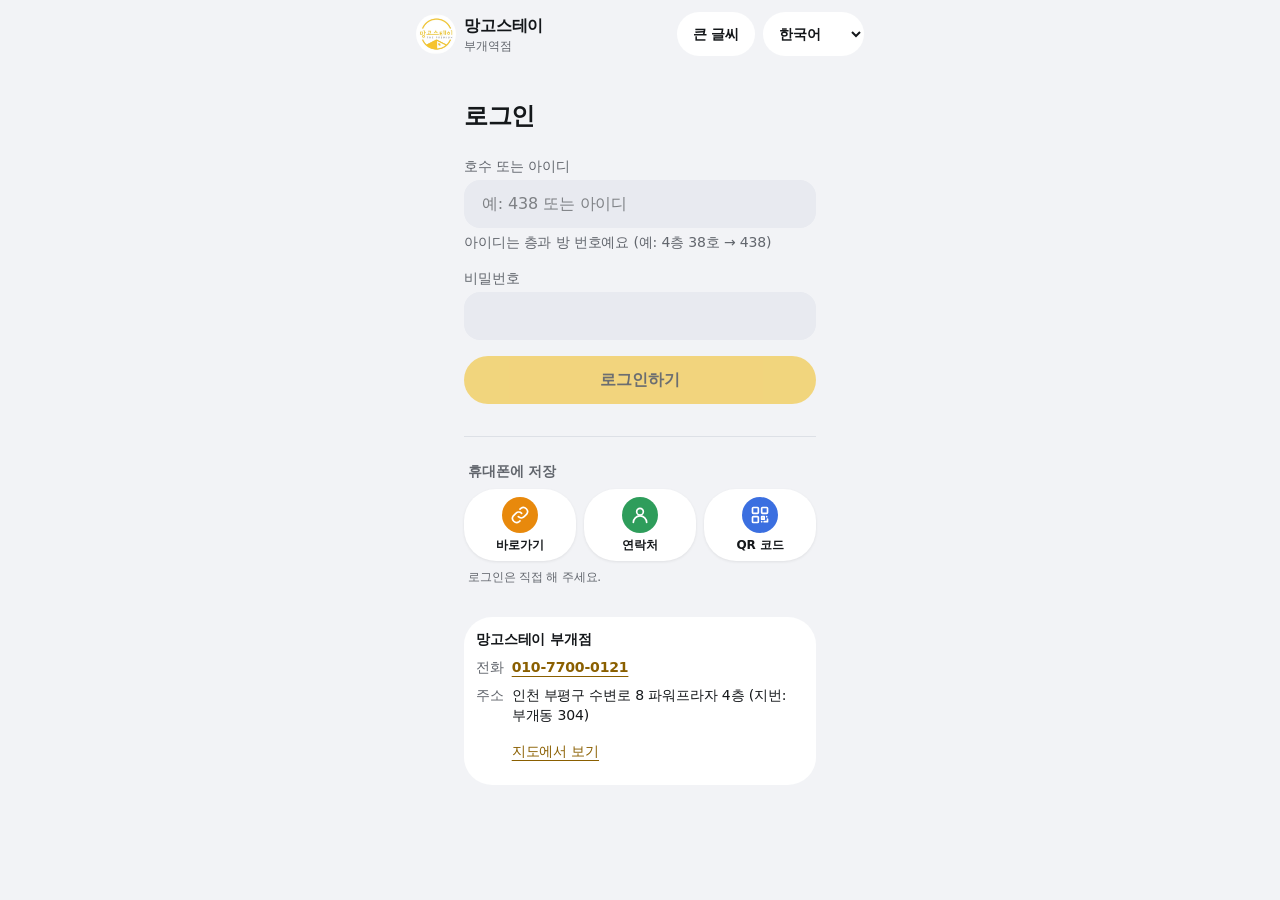
==== commit 82c38a07: "Deploy build f7310d2" ====
--- a/index.html
+++ b/index.html
@@ -20,11 +20,11 @@
     <meta property="og:description" content="눌러서 로그인하세요 · 住户页面 · Resident page" />
     <meta property="og:image" content="https://kyg1984.github.io/mangostay-web/icon-512.png" />
     <meta property="og:url" content="https://kyg1984.github.io/mangostay-web/" />
-    <script type="module" crossorigin src="./assets/main-b5dpRMOG.js"></script>
+    <script type="module" crossorigin src="./assets/main-Wkg0q5-s.js"></script>
     <link rel="modulepreload" crossorigin href="./assets/rolldown-runtime-WkwZ5CU-.js">
-    <link rel="modulepreload" crossorigin href="./assets/ApplyPage-HljMwb__.js">
-    <link rel="modulepreload" crossorigin href="./assets/loginId-kGYW4-hY.js">
-    <link rel="stylesheet" crossorigin href="./assets/ApplyPage-bJdK9ZZj.css">
+    <link rel="modulepreload" crossorigin href="./assets/ApplyPage-BIGU4NuS.js">
+    <link rel="modulepreload" crossorigin href="./assets/loginId-D1Tc1cQ2.js">
+    <link rel="stylesheet" crossorigin href="./assets/ApplyPage-BGsmNr_R.css">
   </head>
   <body>
     <div id="root"></div>
